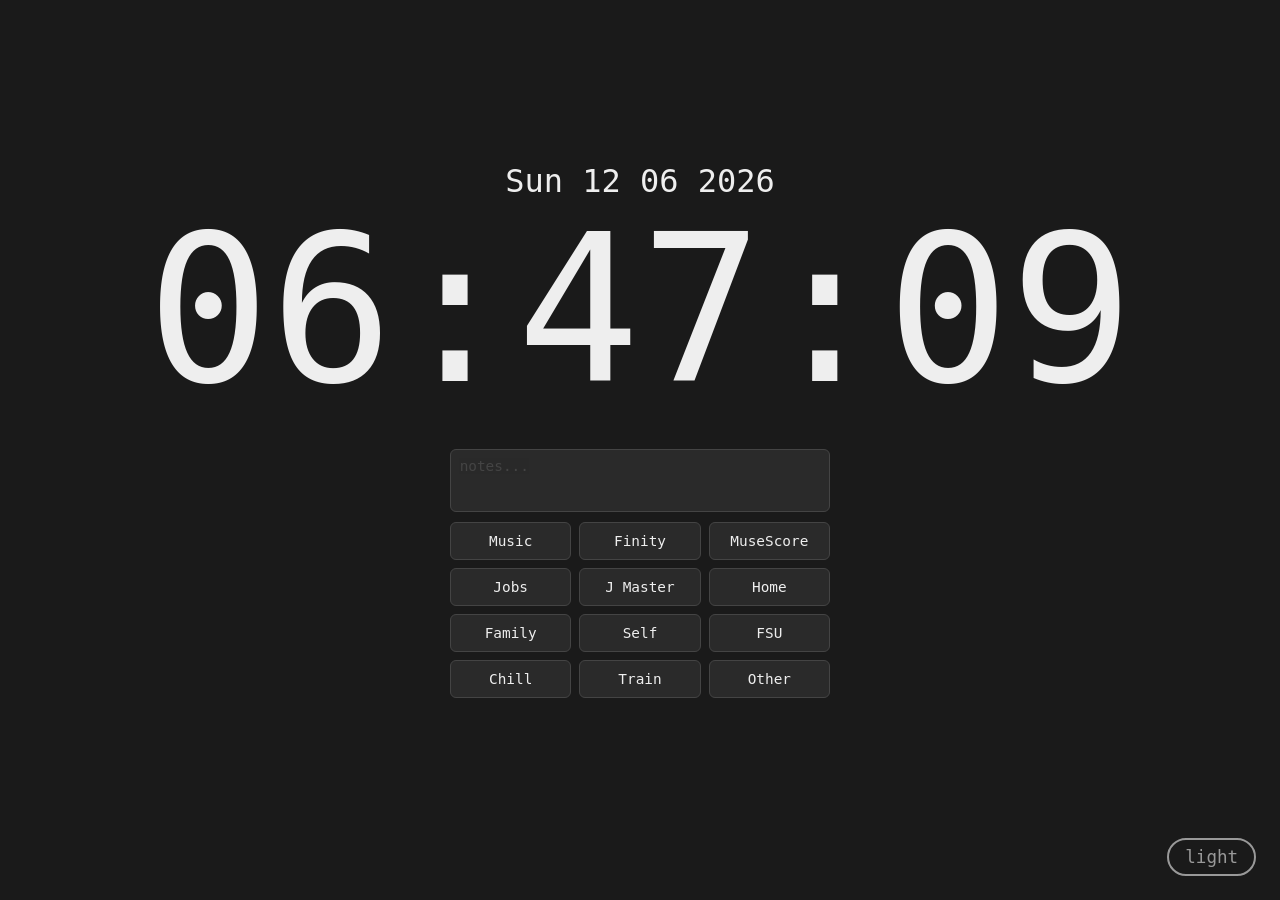
==== index.html @ be1e6edb "<style/> moved to style.css" ====
<!DOCTYPE html>
<html lang="en">

<head>
    <meta charset="UTF-8">
    <meta name="viewport" content="width=device-width, initial-scale=1.0">
    <title>Dashboard</title>
    <link rel="stylesheet" href="style.css">
    <script src="slog.js"></script>
</head>

<body>
    <div id="date"></div>
    <div id="clock">00:00:00</div>
    <div id="elapsed"></div>
    <div id="log"></div>

    <div id="switcher">
        <textarea id="notes" placeholder="notes..."></textarea>
        <div id="client-grid">
            <button class="client-btn" onclick="pickClient('Music')">Music</button>
            <button class="client-btn" onclick="pickClient('Finity')">Finity</button>
            <button class="client-btn" onclick="pickClient('MuseScore')">MuseScore</button>
            <button class="client-btn" onclick="pickClient('Jobs')">Jobs</button>
            <button class="client-btn" onclick="pickClient('J Master')">J Master</button>
            <button class="client-btn" onclick="pickClient('Home')">Home</button>
            <button class="client-btn" onclick="pickClient('Family')">Family</button>
            <button class="client-btn" onclick="pickClient('Self')">Self</button>
            <button class="client-btn" onclick="pickClient('FSU')">FSU</button>
            <button class="client-btn" onclick="pickClient('Chill')">Chill</button>
            <button class="client-btn" onclick="pickClient('Train')">Train</button>
            <button class="client-btn" onclick="pickOther()">Other</button>
        </div>
        <div id="other-wrap">
            <input id="other-input" type="text" placeholder="client name" />
            <button id="other-log-btn" onclick="submitOther()">log</button>
        </div>
    </div>

    <button id="toggle" onclick="toggleMode()">light</button>

    <script>
        let clockInTime = null;
        let currentCenter = '';
        let currentNotes = '';

        function pad(n) { return String(n).padStart(2, '0'); }
        const DAYS = ['Sun','Mon','Tue','Wed','Thu','Fri','Sat'];

        function updateClock() {
            const now = new Date();
            document.getElementById('clock').textContent =
                `${pad(now.getHours())}:${pad(now.getMinutes())}:${pad(now.getSeconds())}`;
            document.getElementById('date').textContent =
                `${DAYS[now.getDay()]} ${pad(now.getMonth() + 1)} ${pad(now.getDate())} ${now.getFullYear()}`;
            if (clockInTime) {
                const elapsed = Math.floor((now - clockInTime) / 1000);
                const h = Math.floor(elapsed / 3600);
                const m = Math.floor((elapsed % 3600) / 60);
                const s = elapsed % 60;
                document.getElementById('elapsed').textContent = `${pad(h)}:${pad(m)}:${pad(s)}`;
            }
        }

        function toggleMode() {
            const light = document.body.classList.toggle('light');
            document.getElementById('toggle').textContent = light ? 'dark' : 'light';
            localStorage.setItem('theme', light ? 'light' : 'dark');
        }

        if (localStorage.getItem('theme') === 'light') {
            document.body.classList.add('light');
            document.getElementById('toggle').textContent = 'dark';
        }

        setInterval(updateClock, 1000);
        updateClock();

        fetchLastRow().then(row => {
            if (!row || row.length === 0) return;
            const [timestamp, center, notes] = row;
            clockInTime = new Date(timestamp);
            currentCenter = center || '';
            currentNotes = notes || '';
            updateLog();
        });

        function updateLog() {
            document.getElementById('log').textContent =
                currentNotes ? `${currentCenter} — ${currentNotes}` : currentCenter;
        }

        function pickOther() {
            document.getElementById('other-wrap').classList.add('open');
            document.getElementById('other-input').focus();
        }

        function submitOther() {
            const client = document.getElementById('other-input').value.trim();
            if (client) pickClient(client);
        }

        async function pickClient(client) {
            const notes = document.getElementById('notes').value.trim();
            const timestamp = new Date().toISOString();
            try {
                await postNewRow(timestamp, client, notes);
                clockInTime = new Date(timestamp);
                currentCenter = client;
                currentNotes = notes;
                document.getElementById('notes').value = '';
                document.getElementById('other-wrap').classList.remove('open');
                document.getElementById('other-input').value = '';
                updateLog();
            } catch (e) {
                alert('Failed to log: ' + e.message);
            }
        }

        document.addEventListener('keydown', e => {
            if (e.key === 'Enter' && document.getElementById('other-wrap').classList.contains('open')) {
                submitOther();
            }
        });
    </script>
</body>

</html>
---- style.css ----
body {
    display: flex;
    justify-content: center;
    align-items: center;
    min-height: 100dvh;
    margin: 0;
    padding: 1.5rem 1rem 4rem;
    box-sizing: border-box;
    font-family: monospace;
    flex-direction: column;
    gap: 0.5rem;
    background: #1a1a1a;
    color: #eeeeee;
    transition: background 0.3s, color 0.3s;
    overflow-y: auto;
}

body.light {
    background: #fff;
    color: rgb(0, 120, 140);
}

#date {
    font-size: clamp(0.8rem, 3vw, 2rem);
    text-align: center;
}

#clock {
    font-size: clamp(3rem, 16vw, 16rem);
    text-align: center;
    line-height: 1;
}

#elapsed {
    font-size: clamp(1rem, 4.5vw, 5rem);
    text-align: center;
}

#log {
    font-size: clamp(0.8rem, 2vw, 2rem);
    text-align: center;
    opacity: 0.7;
}

#switcher {
    display: flex;
    flex-direction: column;
    gap: 0.6rem;
    width: min(92vw, 380px);
    margin-top: 0.8rem;
}

#notes {
    background: #2a2a2a;
    border: 1px solid #444;
    color: #eee;
    font-family: monospace;
    font-size: 0.9rem;
    padding: 0.5em 0.6em;
    border-radius: 6px;
    resize: none;
    height: 3.2em;
}

body.light #notes { background: #f0f0f0; border-color: #bbb; color: rgb(0, 120, 140); }
#notes::placeholder { opacity: 0.35; }

#client-grid {
    display: grid;
    grid-template-columns: repeat(3, 1fr);
    gap: 0.5rem;
}

.client-btn {
    background: #2a2a2a;
    border: 1px solid #444;
    color: #eee;
    font-family: monospace;
    font-size: clamp(0.75rem, 3.5vw, 0.9rem);
    padding: 0.7em 0.3em;
    border-radius: 6px;
    cursor: pointer;
    transition: background 0.1s;
    text-align: center;
}

body.light .client-btn { background: #e8e8e8; border-color: #bbb; color: rgb(0, 120, 140); }
.client-btn:hover { background: #3a3a3a; border-color: #666; }
body.light .client-btn:hover { background: #d8d8d8; }
.client-btn:active { background: #444; }

#other-wrap {
    display: none;
    gap: 0.5rem;
    align-items: center;
}

#other-wrap.open { display: flex; }

#other-input {
    flex: 1;
    background: #2a2a2a;
    border: 1px solid #444;
    color: #eee;
    font-family: monospace;
    font-size: 0.9rem;
    padding: 0.4em 0.6em;
    border-radius: 6px;
}

body.light #other-input { background: #f0f0f0; border-color: #bbb; color: rgb(0, 120, 140); }

#other-log-btn {
    background: none;
    border: 1px solid currentColor;
    color: inherit;
    font-family: monospace;
    font-size: 0.9rem;
    padding: 0.4em 0.8em;
    border-radius: 6px;
    cursor: pointer;
    opacity: 0.8;
}

#other-log-btn:hover { opacity: 1; }

#toggle {
    position: fixed;
    bottom: clamp(12px, 3vw, 24px);
    right: clamp(12px, 3vw, 24px);
    background: none;
    border: 2px solid currentColor;
    color: inherit;
    font-family: monospace;
    font-size: clamp(0.75rem, 2vw, 1.1rem);
    padding: 0.4em 0.9em;
    border-radius: 999px;
    cursor: pointer;
    opacity: 0.6;
    transition: opacity 0.2s;
}

#toggle:hover { opacity: 1; }
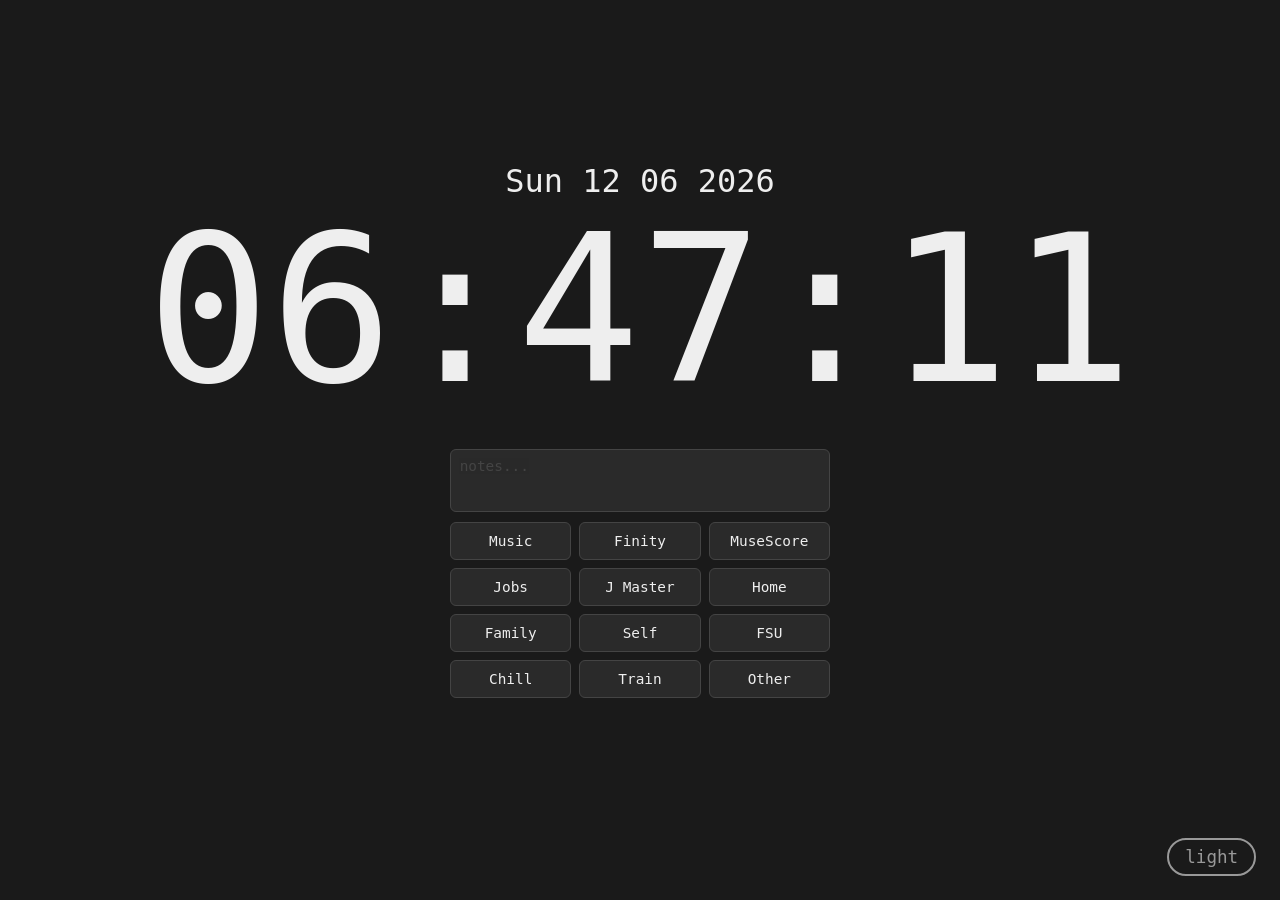
==== commit 06f9a1cd: "current client highlighted" ====
--- a/index.html
+++ b/index.html
@@ -83,11 +83,18 @@
             currentCenter = center || '';
             currentNotes = notes || '';
             updateLog();
+            setActiveClient(currentCenter);
         });
 
         function updateLog() {
             document.getElementById('log').textContent =
                 currentNotes ? `${currentCenter} — ${currentNotes}` : currentCenter;
+        }
+
+        function setActiveClient(client) {
+            document.querySelectorAll('.client-btn').forEach(btn => {
+                btn.classList.toggle('active', btn.textContent === client);
+            });
         }
 
         function pickOther() {
--- a/style.css
+++ b/style.css
@@ -88,6 +88,8 @@
 .client-btn:hover { background: #3a3a3a; border-color: #666; }
 body.light .client-btn:hover { background: #d8d8d8; }
 .client-btn:active { background: #444; }
+.client-btn.active { border-color: #aaa; background: #3d3d3d; }
+body.light .client-btn.active { border-color: rgb(0, 120, 140); background: #d0e8ec; }
 
 #other-wrap {
     display: none;
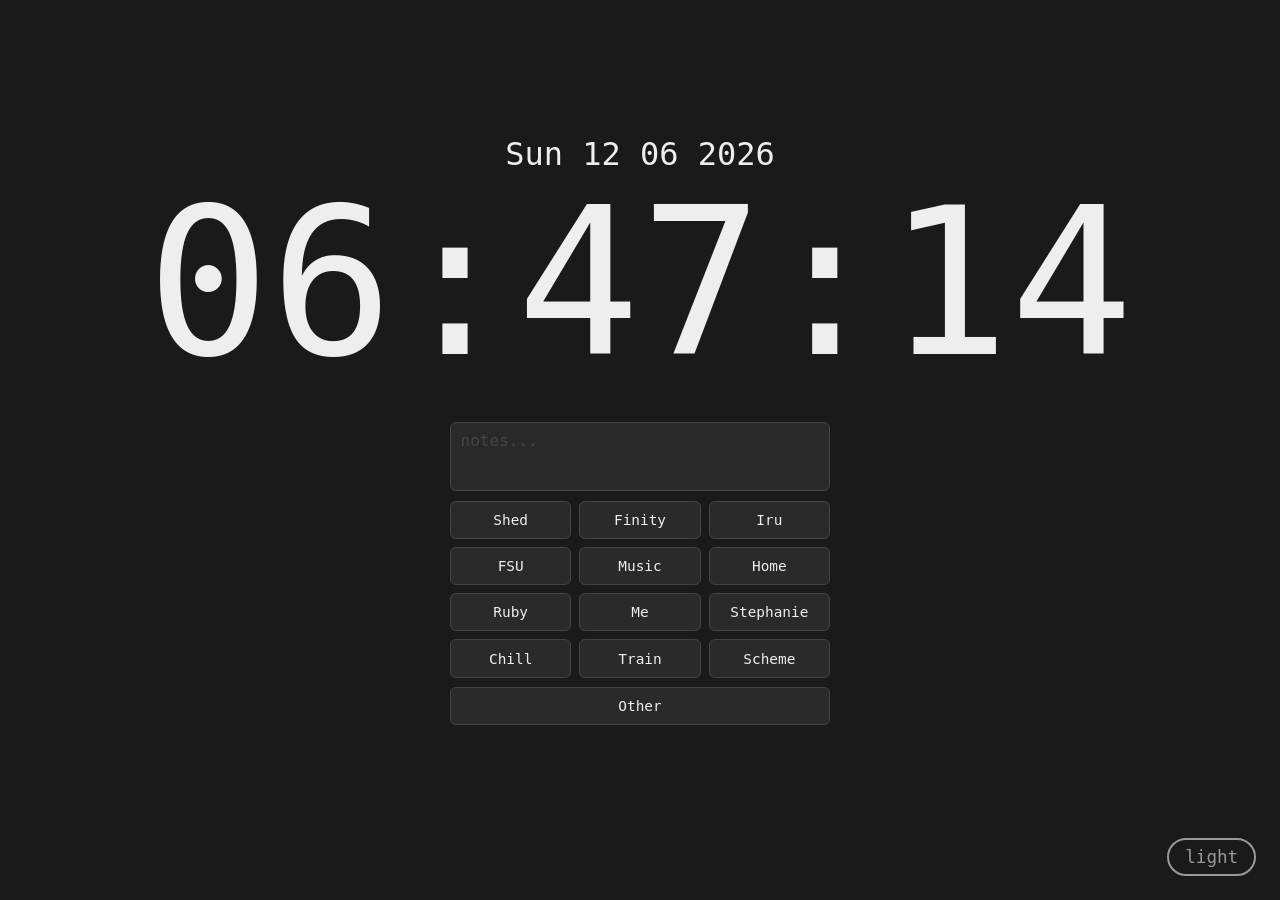
==== commit da162ade: "AET" ====
--- a/index.html
+++ b/index.html
@@ -18,19 +18,20 @@
     <div id="switcher">
         <textarea id="notes" placeholder="notes..."></textarea>
         <div id="client-grid">
+            <button class="client-btn" onclick="pickClient('AET')">Shed</button>
+            <button class="client-btn" onclick="pickClient('Finity')">Finity</button>
+            <button class="client-btn" onclick="pickClient('Iru')">Iru</button>
+            <button class="client-btn" onclick="pickClient('FSU')">FSU</button>
             <button class="client-btn" onclick="pickClient('Music')">Music</button>
-            <button class="client-btn" onclick="pickClient('Finity')">Finity</button>
-            <button class="client-btn" onclick="pickClient('MuseScore')">MuseScore</button>
-            <button class="client-btn" onclick="pickClient('Jobs')">Jobs</button>
-            <button class="client-btn" onclick="pickClient('J Master')">J Master</button>
             <button class="client-btn" onclick="pickClient('Home')">Home</button>
-            <button class="client-btn" onclick="pickClient('Family')">Family</button>
-            <button class="client-btn" onclick="pickClient('Self')">Self</button>
-            <button class="client-btn" onclick="pickClient('FSU')">FSU</button>
+            <button class="client-btn" onclick="pickClient('Ruby')">Ruby</button>
+            <button class="client-btn" onclick="pickClient('Me')">Me</button>
+            <button class="client-btn" onclick="pickClient('Jobs')">Stephanie</button>
             <button class="client-btn" onclick="pickClient('Chill')">Chill</button>
             <button class="client-btn" onclick="pickClient('Train')">Train</button>
-            <button class="client-btn" onclick="pickOther()">Other</button>
+            <button class="client-btn" onclick="pickClient('Scheme')">Scheme</button>
         </div>
+        <button class="client-btn" onclick="pickOther()">Other</button>
         <div id="other-wrap">
             <input id="other-input" type="text" placeholder="client name" />
             <button id="other-log-btn" onclick="submitOther()">log</button>
--- a/style.css
+++ b/style.css
@@ -55,7 +55,7 @@
     border: 1px solid #444;
     color: #eee;
     font-family: monospace;
-    font-size: 0.9rem;
+    font-size: 1rem;
     padding: 0.5em 0.6em;
     border-radius: 6px;
     resize: none;
@@ -105,7 +105,7 @@
     border: 1px solid #444;
     color: #eee;
     font-family: monospace;
-    font-size: 0.9rem;
+    font-size: 1rem;
     padding: 0.4em 0.6em;
     border-radius: 6px;
 }
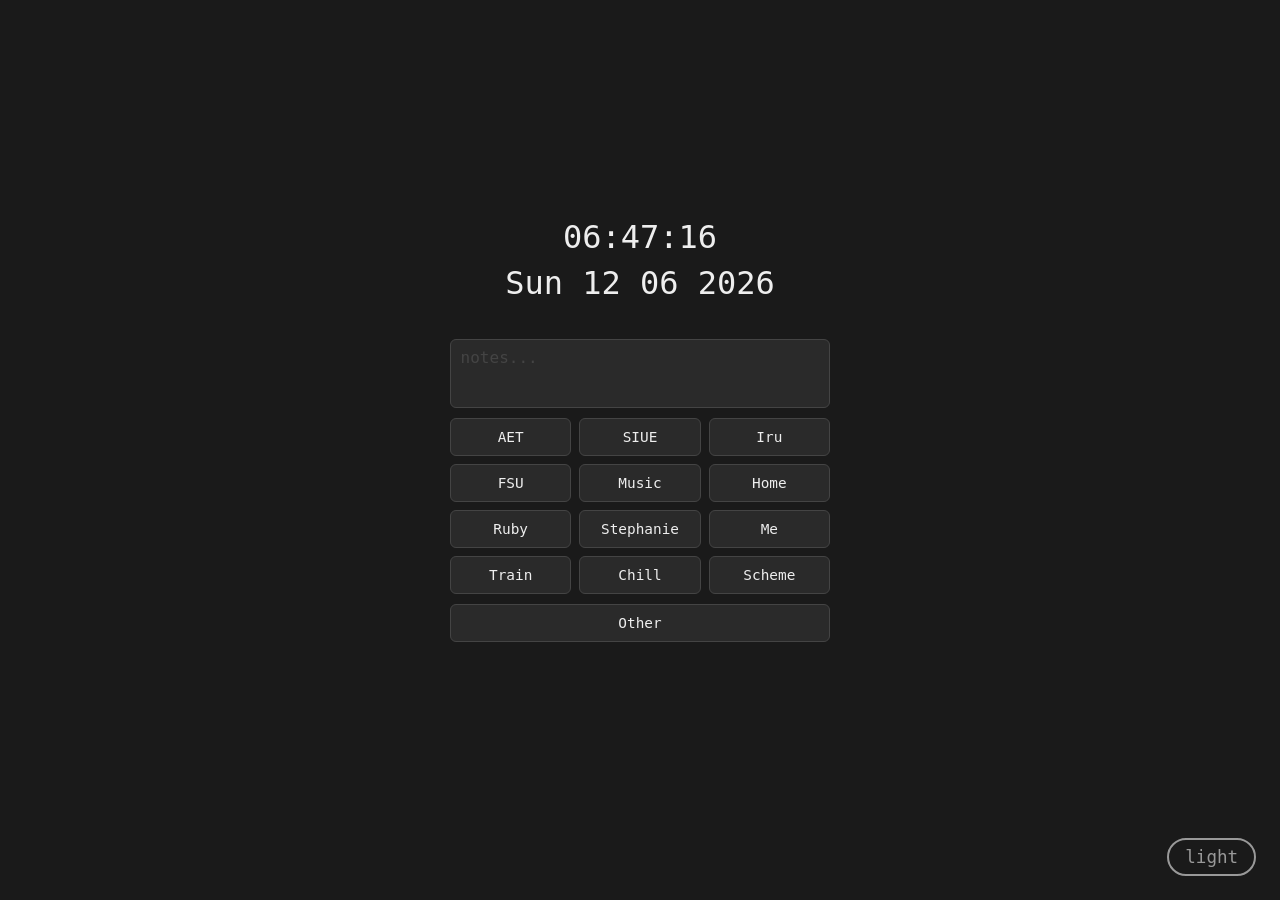
==== commit 0987d5f6: "change display" ====
--- a/index.html
+++ b/index.html
@@ -10,25 +10,25 @@
 </head>
 
 <body>
+    <div id="clock">00:00:00</div>
     <div id="date"></div>
-    <div id="clock">00:00:00</div>
     <div id="elapsed"></div>
     <div id="log"></div>
 
     <div id="switcher">
         <textarea id="notes" placeholder="notes..."></textarea>
         <div id="client-grid">
-            <button class="client-btn" onclick="pickClient('AET')">Shed</button>
-            <button class="client-btn" onclick="pickClient('Finity')">Finity</button>
+            <button class="client-btn" onclick="pickClient('AET')">AET</button>
+            <button class="client-btn" onclick="pickClient('SIUE')">SIUE</button>
             <button class="client-btn" onclick="pickClient('Iru')">Iru</button>
             <button class="client-btn" onclick="pickClient('FSU')">FSU</button>
             <button class="client-btn" onclick="pickClient('Music')">Music</button>
             <button class="client-btn" onclick="pickClient('Home')">Home</button>
             <button class="client-btn" onclick="pickClient('Ruby')">Ruby</button>
+            <button class="client-btn" onclick="pickClient('Stephanie')">Stephanie</button>
             <button class="client-btn" onclick="pickClient('Me')">Me</button>
-            <button class="client-btn" onclick="pickClient('Jobs')">Stephanie</button>
+            <button class="client-btn" onclick="pickClient('Train')">Train</button>
             <button class="client-btn" onclick="pickClient('Chill')">Chill</button>
-            <button class="client-btn" onclick="pickClient('Train')">Train</button>
             <button class="client-btn" onclick="pickClient('Scheme')">Scheme</button>
         </div>
         <button class="client-btn" onclick="pickOther()">Other</button>
--- a/style.css
+++ b/style.css
@@ -20,21 +20,22 @@
     color: rgb(0, 120, 140);
 }
 
+#clock {
+    font-size: clamp(0.8rem, 3vw, 2rem);
+    text-align: center;
+}
+
 #date {
     font-size: clamp(0.8rem, 3vw, 2rem);
     text-align: center;
 }
 
-#clock {
+#elapsed {
+    line-height: 1;
     font-size: clamp(3rem, 16vw, 16rem);
     text-align: center;
-    line-height: 1;
 }
 
-#elapsed {
-    font-size: clamp(1rem, 4.5vw, 5rem);
-    text-align: center;
-}
 
 #log {
     font-size: clamp(0.8rem, 2vw, 2rem);
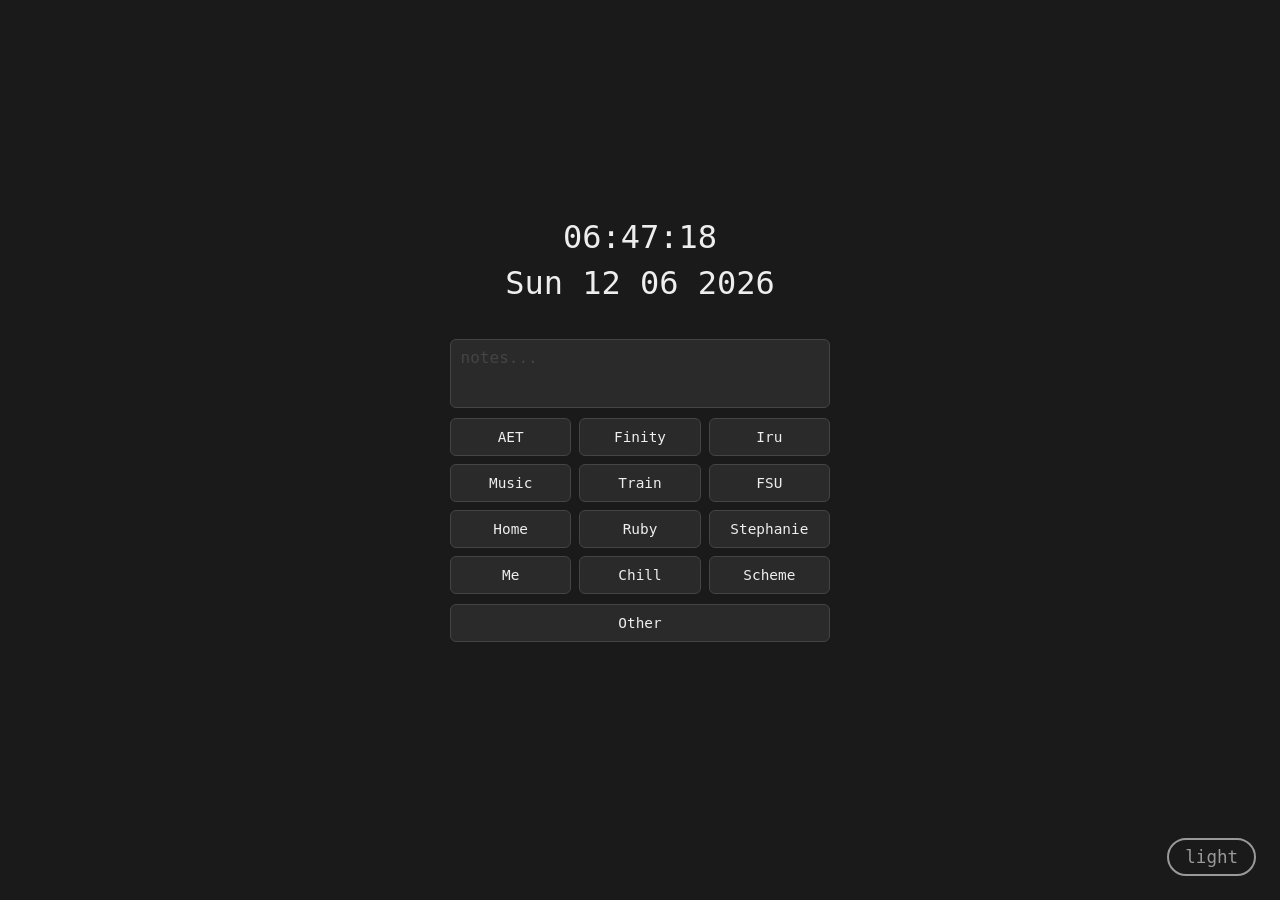
==== commit e104aac2: "reprioritization" ====
--- a/index.html
+++ b/index.html
@@ -19,15 +19,15 @@
         <textarea id="notes" placeholder="notes..."></textarea>
         <div id="client-grid">
             <button class="client-btn" onclick="pickClient('AET')">AET</button>
-            <button class="client-btn" onclick="pickClient('SIUE')">SIUE</button>
+            <button class="client-btn" onclick="pickClient('Finity')">Finity</button>
             <button class="client-btn" onclick="pickClient('Iru')">Iru</button>
+            <button class="client-btn" onclick="pickClient('Music')">Music</button>
+            <button class="client-btn" onclick="pickClient('Train')">Train</button>
             <button class="client-btn" onclick="pickClient('FSU')">FSU</button>
-            <button class="client-btn" onclick="pickClient('Music')">Music</button>
             <button class="client-btn" onclick="pickClient('Home')">Home</button>
             <button class="client-btn" onclick="pickClient('Ruby')">Ruby</button>
             <button class="client-btn" onclick="pickClient('Stephanie')">Stephanie</button>
             <button class="client-btn" onclick="pickClient('Me')">Me</button>
-            <button class="client-btn" onclick="pickClient('Train')">Train</button>
             <button class="client-btn" onclick="pickClient('Chill')">Chill</button>
             <button class="client-btn" onclick="pickClient('Scheme')">Scheme</button>
         </div>
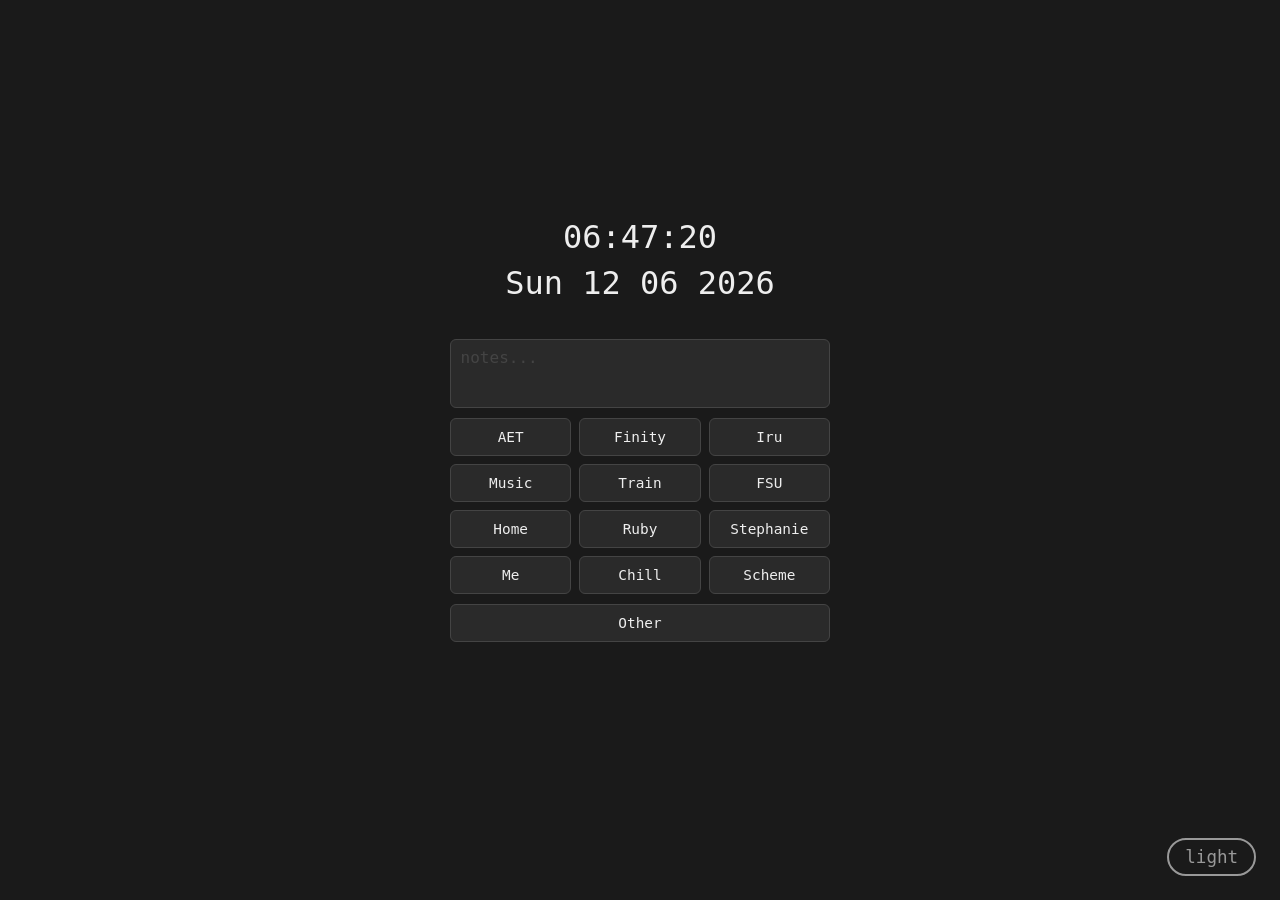
==== commit f6f7bb58: "staleness update with worker updates" ====
--- a/index.html
+++ b/index.html
@@ -44,6 +44,7 @@
         let clockInTime = null;
         let currentCenter = '';
         let currentNotes = '';
+        let lastSelectedMap = {};
 
         function pad(n) { return String(n).padStart(2, '0'); }
         const DAYS = ['Sun','Mon','Tue','Wed','Thu','Fri','Sat'];
@@ -77,14 +78,19 @@
         setInterval(updateClock, 1000);
         updateClock();
 
-        fetchLastRow().then(row => {
-            if (!row || row.length === 0) return;
-            const [timestamp, center, notes] = row;
+        fetchRows().then(rows => {
+            if (!rows || rows.length === 0) return;
+            rows.forEach(([timestamp, center]) => {
+                if (center && timestamp > (lastSelectedMap[center] ?? ''))
+                    lastSelectedMap[center] = timestamp;
+            });
+            const [timestamp, center, notes] = rows[rows.length - 1];
             clockInTime = new Date(timestamp);
             currentCenter = center || '';
             currentNotes = notes || '';
             updateLog();
             setActiveClient(currentCenter);
+            updateStaleness();
         });
 
         function updateLog() {
@@ -95,6 +101,22 @@
         function setActiveClient(client) {
             document.querySelectorAll('.client-btn').forEach(btn => {
                 btn.classList.toggle('active', btn.textContent === client);
+            });
+        }
+
+        function updateStaleness() {
+            const now = Date.now();
+            document.querySelectorAll('.client-btn').forEach(btn => {
+                const last = lastSelectedMap[btn.textContent];
+                const hours = last ? (now - new Date(last).getTime()) / 3600000 : Infinity;
+                if (hours < 3) {
+                    btn.style.filter = '';
+                } else {
+                    const t = Math.min((hours - 3) / 21, 1); // 0 at 3h → 1 at 24h
+                    const b = (1 - t * 0.5).toFixed(2);
+                    const c = (1 - t * 0.3).toFixed(2);
+                    btn.style.filter = `brightness(${b}) contrast(${c})`;
+                }
             });
         }
 
@@ -119,7 +141,10 @@
                 document.getElementById('notes').value = '';
                 document.getElementById('other-wrap').classList.remove('open');
                 document.getElementById('other-input').value = '';
+                lastSelectedMap[client] = timestamp;
                 updateLog();
+                setActiveClient(client);
+                updateStaleness();
             } catch (e) {
                 alert('Failed to log: ' + e.message);
             }
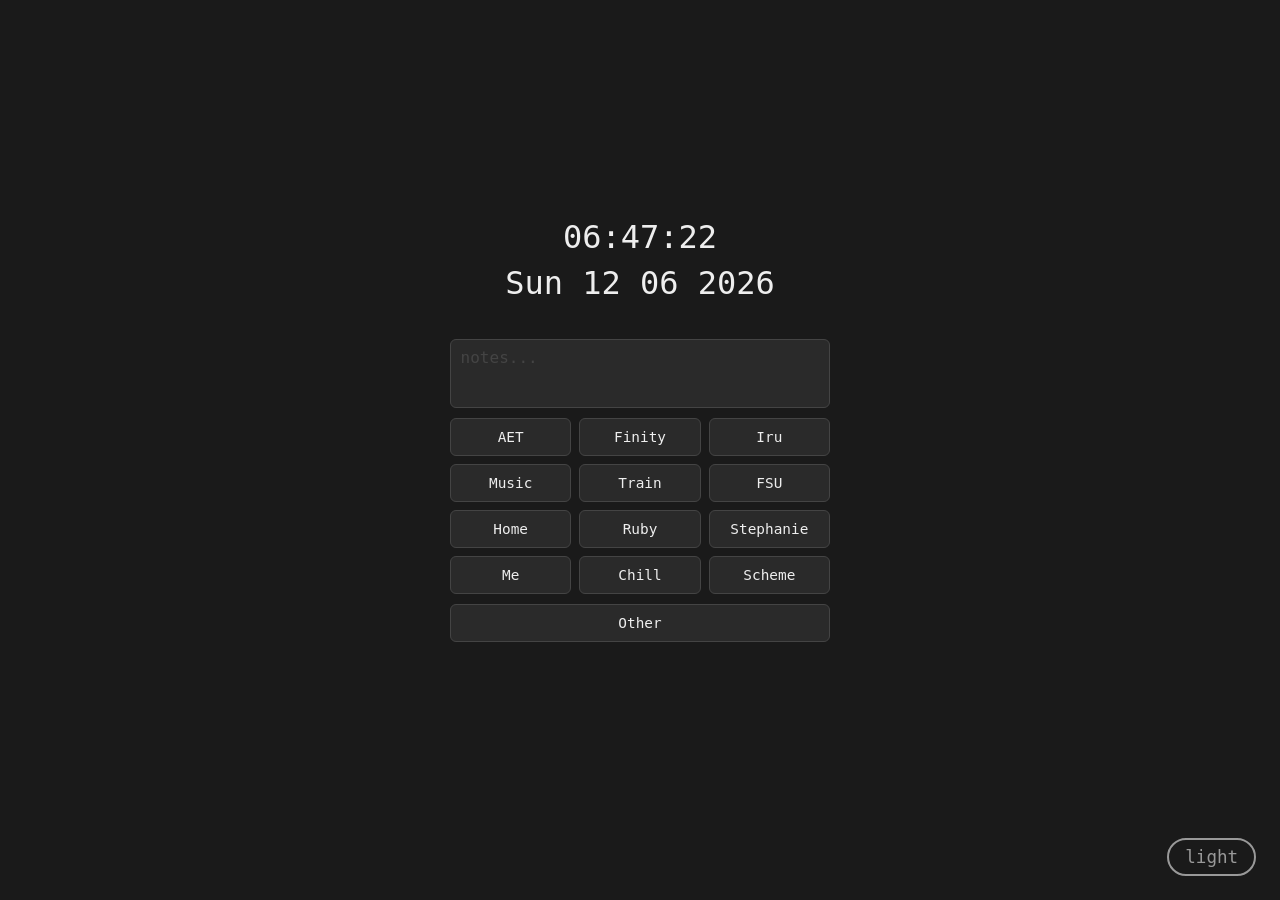
==== commit 9139e2f2: "8 levels of opacity" ====
--- a/index.html
+++ b/index.html
@@ -81,8 +81,11 @@
         fetchRows().then(rows => {
             if (!rows || rows.length === 0) return;
             rows.forEach(([timestamp, center]) => {
-                if (center && timestamp > (lastSelectedMap[center] ?? ''))
-                    lastSelectedMap[center] = timestamp;
+                if (!center) return;
+                const key = center.trim();
+                const ms = new Date(timestamp).getTime();
+                if (!isNaN(ms) && ms > (lastSelectedMap[key] ?? 0))
+                    lastSelectedMap[key] = ms;
             });
             const [timestamp, center, notes] = rows[rows.length - 1];
             clockInTime = new Date(timestamp);
@@ -108,15 +111,11 @@
             const now = Date.now();
             document.querySelectorAll('.client-btn').forEach(btn => {
                 const last = lastSelectedMap[btn.textContent];
-                const hours = last ? (now - new Date(last).getTime()) / 3600000 : Infinity;
-                if (hours < 3) {
-                    btn.style.filter = '';
-                } else {
-                    const t = Math.min((hours - 3) / 21, 1); // 0 at 3h → 1 at 24h
-                    const b = (1 - t * 0.5).toFixed(2);
-                    const c = (1 - t * 0.3).toFixed(2);
-                    btn.style.filter = `brightness(${b}) contrast(${c})`;
-                }
+                const hours = last ? (now - last) / 3600000 : Infinity;
+                const tier = Math.min(Math.floor(hours / 3), 7);
+                btn.style.filter = '';
+                for (let i = 1; i <= 7; i++) btn.classList.remove('stale-' + i);
+                if (tier > 0) btn.classList.add('stale-' + tier);
             });
         }
 
@@ -141,7 +140,7 @@
                 document.getElementById('notes').value = '';
                 document.getElementById('other-wrap').classList.remove('open');
                 document.getElementById('other-input').value = '';
-                lastSelectedMap[client] = timestamp;
+                lastSelectedMap[client] = new Date(timestamp).getTime();
                 updateLog();
                 setActiveClient(client);
                 updateStaleness();
--- a/style.css
+++ b/style.css
@@ -92,6 +92,14 @@
 .client-btn.active { border-color: #aaa; background: #3d3d3d; }
 body.light .client-btn.active { border-color: rgb(0, 120, 140); background: #d0e8ec; }
 
+.client-btn.stale-1 { opacity: 0.89; }
+.client-btn.stale-2 { opacity: 0.78; }
+.client-btn.stale-3 { opacity: 0.67; }
+.client-btn.stale-4 { opacity: 0.56; }
+.client-btn.stale-5 { opacity: 0.45; }
+.client-btn.stale-6 { opacity: 0.34; }
+.client-btn.stale-7 { opacity: 0.23; }
+
 #other-wrap {
     display: none;
     gap: 0.5rem;
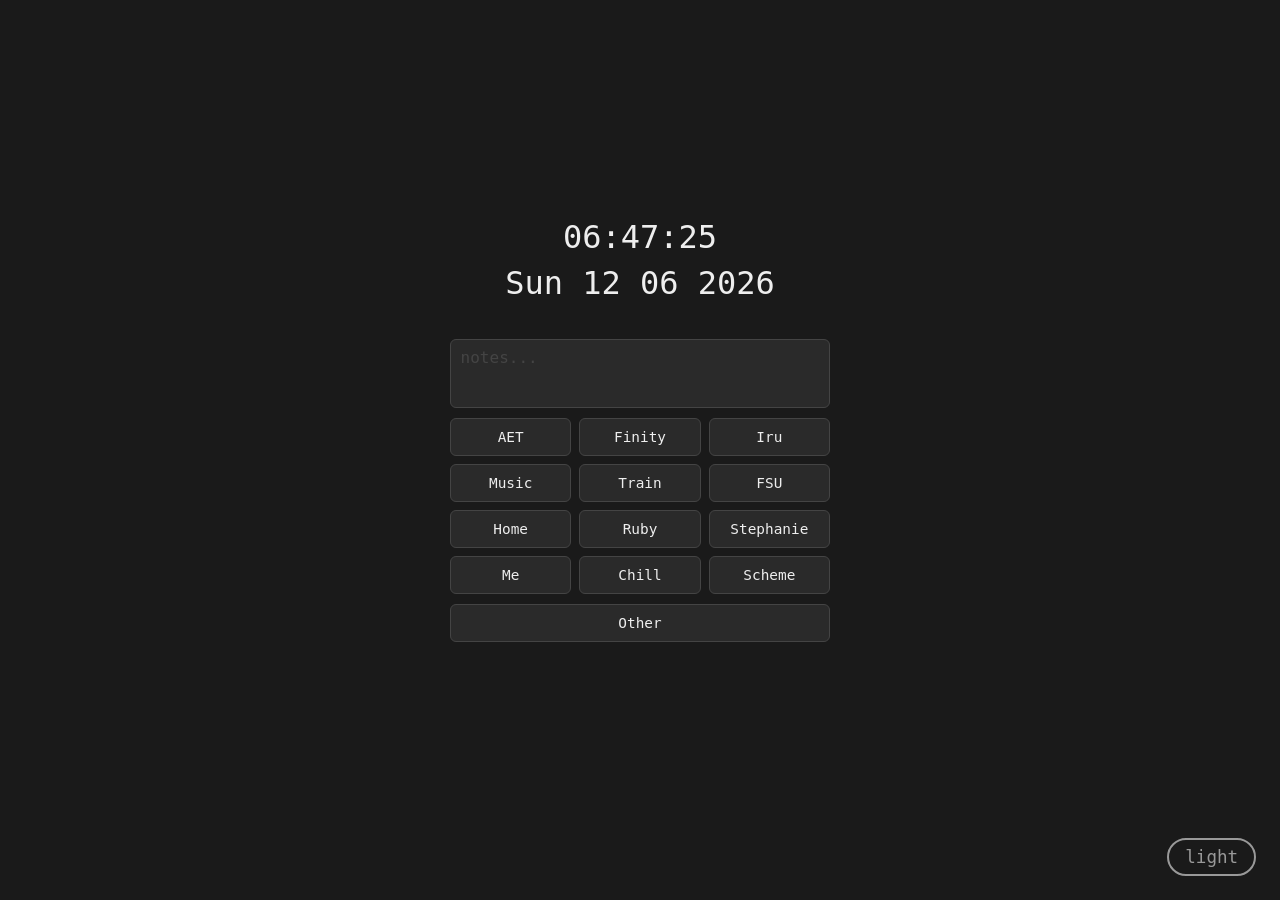
==== commit cc12513b: "reporting" ====
--- a/index.html
+++ b/index.html
@@ -131,7 +131,8 @@
 
         async function pickClient(client) {
             const notes = document.getElementById('notes').value.trim();
-            const timestamp = new Date().toISOString();
+            const _now = new Date();
+            const timestamp = `${_now.getMonth()+1}/${_now.getDate()}/${_now.getFullYear()} ${String(_now.getHours()).padStart(2,'0')}:${String(_now.getMinutes()).padStart(2,'0')}:${String(_now.getSeconds()).padStart(2,'0')}`;
             try {
                 await postNewRow(timestamp, client, notes);
                 clockInTime = new Date(timestamp);
